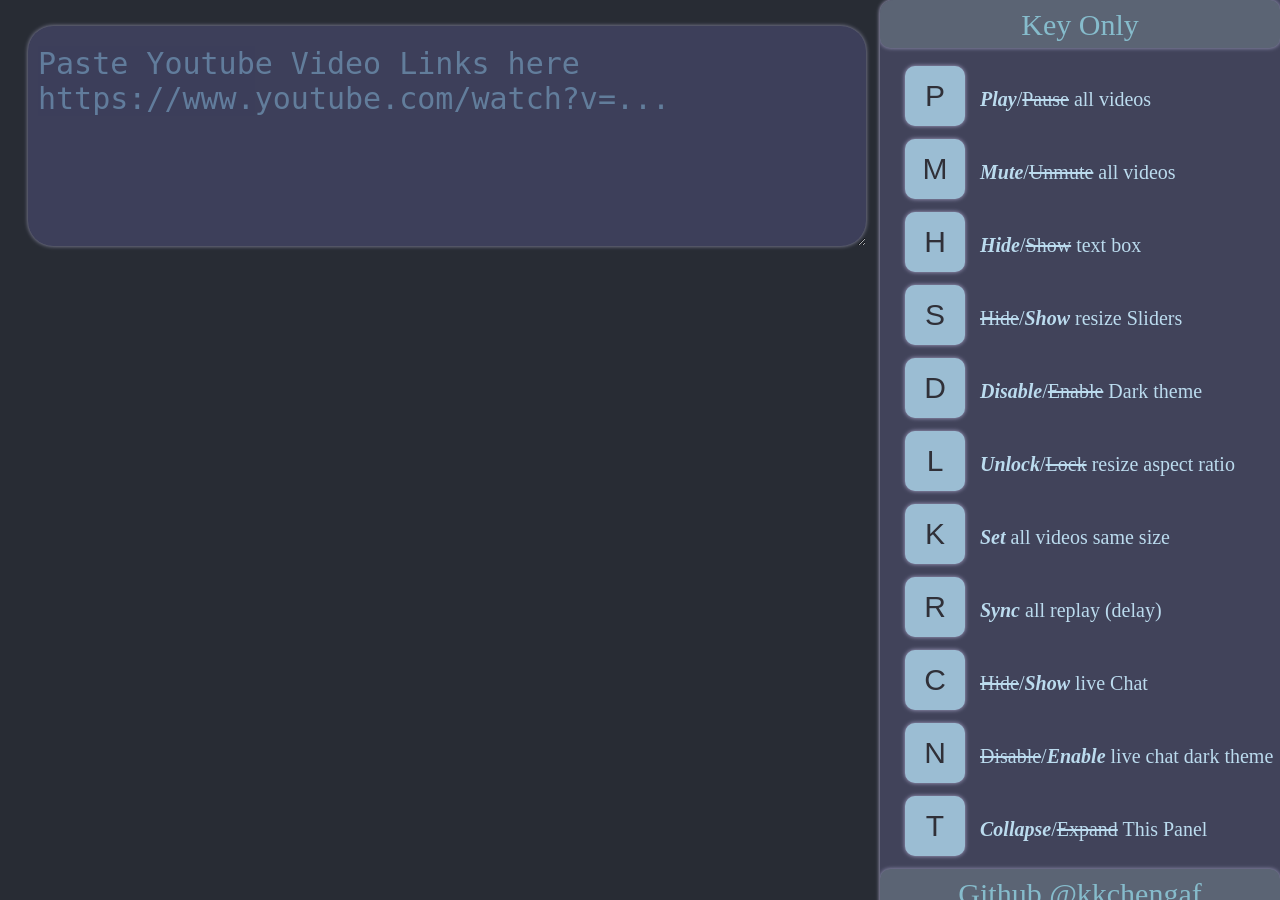
==== index.html @ 6a98a7a1 "Updated files" ====
<!DOCTYPE html>
<html lang="en">
  <head>
    <meta name="author" content="kkchengaf (John)">
    <meta name="description" content="Playing multiple YouTube videos at the same time. Watching multiple live streams with live chat support. Adjust video layouts to best fit your preference!">
    <meta name="google-site-verification" content="aGqaF2FqE0Z8Vl8z9-x4_QSSrOARrvSJsTggaoFUV_8" />

    <link rel="stylesheet" href="css/general.css">
    <link rel="stylesheet" href="css/textarea.css">
    <link rel="stylesheet" href="css/slider.css">
    <link rel="stylesheet" href="css/sidepanel.css">
    <link rel="stylesheet" href="css/button.css">
    <link rel="stylesheet" href="css/textmode.css">

    <title>Multiple Embedded Youtube Player</title>
  </head>

  <body id="body" onload="restoreState();"  class="darktheme">
    <div id="sidepan" class="sidepanel darktheme hide">
    <div id="sidepanbar" class="sidepanelbar darktheme" onclick="toggleSidePanel()"></div>
    <div class="sidepaneldiv" onclick="toggleSidePanelKeyOnly()"><span class="sidepaneldes">Key Only</span></div><br>
    <button class="keybtn" onclick="togglePlayAll()">P</button><span id="playdes" class="btndes"><span class="mode on">Play</span>/<span class="mode">Pause</span> all videos</span><br>
    <button class="keybtn" onclick="toggleMuteAll()">M</button><span id="mutedes" class="btndes"><span class="mode on">Mute</span>/<span class="mode">Unmute</span> all videos</span><br>
    <button class="keybtn" onclick="toggleUrlArea()">H</button><span id="textareades" class="btndes"><span class="mode on">Hide</span>/<span class="mode">Show</span> text box</span><br>
    <button class="keybtn" onclick="toggleSlider()">S</button><span id="sliderdes" class="btndes"><span class="mode">Hide</span>/<span class="mode on">Show</span> resize Sliders</span><br>
    <button class="keybtn" onclick="toggleDarkTheme()">D</button><span id="darkdes" class="btndes"><span class="mode on">Disable</span>/<span class="mode">Enable</span> Dark theme</span><br>
    <button class="keybtn" onclick="toggleAspectRatioLock()">L</button><span id="aspectratiodes" class="btndes"><span class="mode on">Unlock</span>/<span class="mode">Lock</span> resize aspect ratio</span><br>
    <button class="keybtn" onclick="setUniformSize()">K</button><span id="setsizedes" class="btndes"><span class="mode on">Set</span> all videos same size</span><br>
    <button class="keybtn" onclick="syncReplay()">R</button><span id="syncdes" class="btndes"><span class="mode on">Sync</span> all replay (delay)</span><br>
    <button class="keybtn" onclick="toggleLivechat()">C</button><span id="chatdes" class="btndes"><span class="mode">Hide</span>/<span class="mode on">Show</span> live Chat</span><br>
    <button class="keybtn" onclick="toggleLivechatDarkTheme()">N</button><span id="chatdarkdes" class="btndes"><span class="mode">Disable</span>/<span class="mode on">Enable</span> live chat dark theme</span><br>
    <button class="keybtn" onclick="toggleSidePanel()">T</button><span id="sidepandes" class="btndes"><span class="mode on">Collapse</span>/<span class="mode">Expand</span> This Panel</span><br>
    <div class="sidepaneldiv" onclick="window.open('https://github.com/kkchengaf/Multiple-Embedded-Youtube-Player')"><span class="sidepaneldes">Github @kkchengaf</span></div>
    </div>

    <div id="videoarea" style="flex-wrap: wrap;display:flex;">
    </div>
    <br>
    <textarea id="urls" class="darktheme" rows="5" cols="50"  style="font-size:30px" oninput="parse()"
              placeholder="Paste Youtube Video Links here&#10;https://www.youtube.com/watch?v=..."></textarea>
    <div id="sliderarea"> </div>
    <script src="https://code.jquery.com/jquery-3.5.0.js"></script>
    <script src="script/variable.js"></script>
    <script src="script/html-object.js"></script>
    <script src="script/embed-player.js"></script>
    <script src="script/event-handler.js"></script>

  </body>
</html>
---- css/general.css ----
body {
            background-color: #f8f8f8;
            transition: background-color 1s linear;
        }
        body.darktheme {
           background-color: #282c34;
        }
        br {
          user-select: none;
        }

/* Ensure that video containers have no padding or margins */
#leftMemePlayer, #rightMemePlayer {
  width: 250px;
  height: auto;
  overflow: hidden;
}
/* 
#leftMemePlayer iframe, #rightMemePlayer iframe {
  width: 100%; 
  height: 100%; 
  border: none; 
  display: block; 
} */
---- css/textarea.css ----
textarea {
            margin-left: 20px;
            padding: 20px 8px 20px 10px;
            border-radius: 25px;
            border:none;
            outline: none;
            box-shadow: 0 0 4px #9292ac;
            width: 820px;
            height: 180px;
            background-color: powderblue;
            color: #282ae5;
            visibility: visible;
            opacity: : 1;
            transition: color 1.3s, background-color 1.3s,
                        box-shadow 0.3s,
                        visibility 0.5s, opacity 0.5s 0s, height 0s 0s;
            animation:
         }
         textarea::placeholder {
           color: #282ae5;
           opacity: 0.7;
         }
         textarea.darktheme {
           background-color: #3d3f5a;
           color: #99dafe;
         }
         textarea.darktheme::placeholder {
           color: #99dafe;
           opacity: 0.4;
         }
         textarea.hide {
           pointer-events: none;
           overflow: hidden;
           height: 0;
           opacity: 0;
           transition: height 0s 0.5s, opacity 0.5s 0s;
         }

        textarea:hover {
             box-shadow: 0 0 15px #8290bb;
         }

        textarea:focus {
            box-shadow: 0 0 30px #929ee4;
        }

        textarea::selection  {
            background: #b3b6b5;
        }
---- css/slider.css ----
.slider {
            -webkit-appearance: none;
            margin-bottom: 10px;
            border-radius: 25px;
            width: 200px;
            height: 100%;
            background: #c3def8;
            outline: none;
            opacity: 0.8;
            transition: opacity 0.3s;
        }
        .slider:hover {
            opacity: 1;
        }
        .slider:active {
            opacity: 0.5;
        }
        .slider::-webkit-slider-thumb {
            -webkit-appearance: none;
            width: 25px;
            height: 25px;
            opacity: 1;
            background: #fb8c64;
            cursor: pointer;
        }
---- css/sidepanel.css ----
.sidepanel {
          height: 917px;
          width: 400px;
          position: fixed;
          border-radius: 13px 0 0 13px;
          box-shadow: 0 0 4px #8290bb;
          z-index: 1;
          top: 0;
          right: 0;
          background-color: #ebebf2;
          color: #282ae5;
          transition: background-color 1s linear, color 1s linear, width 1s, height 1s linear 1s;
          overflow-y: hidden;
          overflow-x: hidden;
          white-space: nowrap;
        }
        .sidepanel.darktheme {
          background-color: #41435a;
          box-shadow: 0 0 4px #c7c3ea;
          color: #bbdbee;
        }

        .sidepanel.keyonly {
          width: 100px;
        }
        .sidepanel.hide {
          width: 20px;
          height: 100%;
        }
        .sidepanel.hide span {
          display: none;
        }
        .sidepanel.hide .sidepaneldiv{
          margin-left: 25px;
        }

        .sidepanel.keyonly span {
          display: none;
        }
        .sidepanelbar {
          position: fixed;
          border-radius: 13px 0 0 13px;
          float:left;
          width: 0px;
          height: 844px;
          transition: width 1s, height 1s linear 1s;
        }

        .sidepanel.hide .sidepanelbar {
          background-color: #b7dfe3;
          height: 100%;
          width: 25px;
          transition: all 0.3s, background-color 1s linear 1s, height 1s linear 1s;
        }
        .sidepanel.hide .sidepanelbar.darktheme {
          background-color: #41435a;
          height: 100%;
          width: 25px;
          transition: all 0.3s, background-color 1s linear 1s, height 1s linear 1s;
        }

        .sidepanel.hide .sidepanelbar:hover{
          background-color: #16d6e3;
          transition: background-color 0.3s, height 1s linear 1s;
        }
        .sidepanel.hide .sidepanelbar:active{
          background-color: #166d9a;
          transition: background-color 0.3s, height 1s linear 1s;
        }

        .sidepanel.hide .sidepanelbar.darktheme:hover{
          background-color: #606c7f;
          transition: background-color 0.3s, height 1s linear 1s;
        }
        .sidepanel.hide .sidepanelbar.darktheme:active{
          background-color: #333141;
          transition: background-color 0.3s, height 1s linear 1s;
        }

        .btndes {
            margin-left: 15px;
            font-size: 20px;
            user-select: none;
        }
        .sidepaneldiv {
            height: 40px;
            border-radius: 10px;
            width: auto;
            background-color: #67727f;
            opacity: 0.7;
            text-align: center;
            padding-top: 8px;
            transition: 0.3s;
            box-shadow: 0 0 4px #c7c3ea;
        }
        .sidepaneldiv:hover {
            opacity: 1;
            box-shadow: 0 0 12px #c7c3ea;
        }
        .sidepaneldiv:active {
            opacity: 0.5;
            box-shadow: 0 0 8px #c7c3ea;
        }
        .sidepaneldes {
            font-size: 30px;
            color: #a4effc;
            opacity: 1;
            user-select: none;
        }
---- css/button.css ----
.keybtn {
          margin: 0 0 13px 25px;
          border-radius: 10px;
          border:none;
          outline: none;
          height: 60px;
          width: 60px;
          background-color: #b2dcf2;
          color: #2c2c30;
          opacity: 0.8;
          font-size: 30px;
          box-shadow: 0 0 4px #c7c3ea;
          transition: all 0.3s;
          user-select: none;
        }

        .keybtn:hover {
            opacity: 1;
            box-shadow: 0 0 12px #c7c3ea;
        }
        .keybtn:active {
            opacity: 0.5;
            box-shadow: 0 0 8px #c7c3ea;
        }
---- css/textmode.css ----
.mode {
            text-decoration: line-through;
        }
        .mode.on {
            text-decoration: none;
            font-style: italic;
            font-weight: bolder;
        }
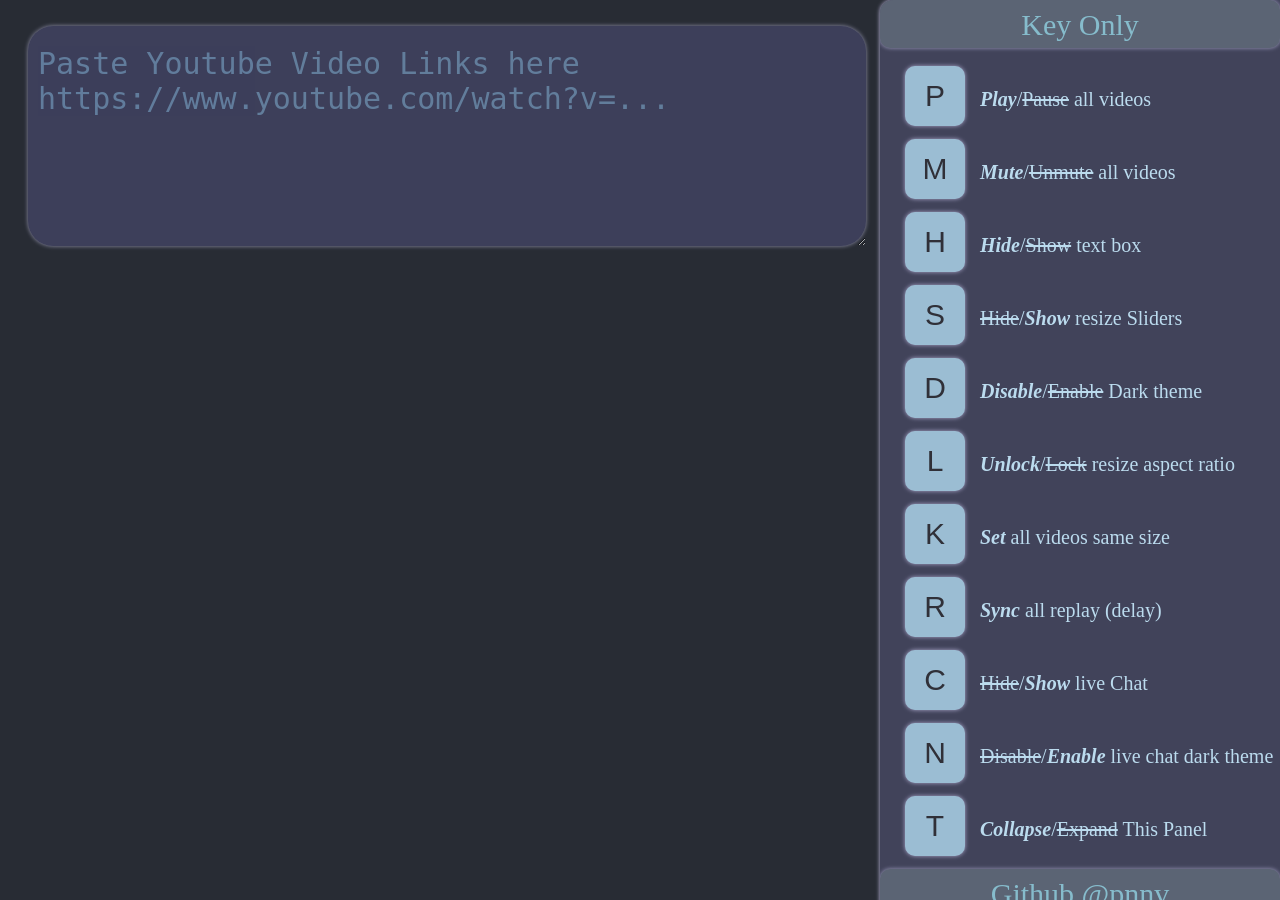
==== commit 057a908e: "Some Updates" ====
--- a/index.html
+++ b/index.html
@@ -30,7 +30,7 @@
     <button class="keybtn" onclick="toggleLivechat()">C</button><span id="chatdes" class="btndes"><span class="mode">Hide</span>/<span class="mode on">Show</span> live Chat</span><br>
     <button class="keybtn" onclick="toggleLivechatDarkTheme()">N</button><span id="chatdarkdes" class="btndes"><span class="mode">Disable</span>/<span class="mode on">Enable</span> live chat dark theme</span><br>
     <button class="keybtn" onclick="toggleSidePanel()">T</button><span id="sidepandes" class="btndes"><span class="mode on">Collapse</span>/<span class="mode">Expand</span> This Panel</span><br>
-    <div class="sidepaneldiv" onclick="window.open('https://github.com/kkchengaf/Multiple-Embedded-Youtube-Player')"><span class="sidepaneldes">Github @kkchengaf</span></div>
+    <div class="sidepaneldiv" onclick="window.open('https://github.com/pnnv')"><span class="sidepaneldes">Github @pnnv</span></div>
     </div>
 
     <div id="videoarea" style="flex-wrap: wrap;display:flex;">
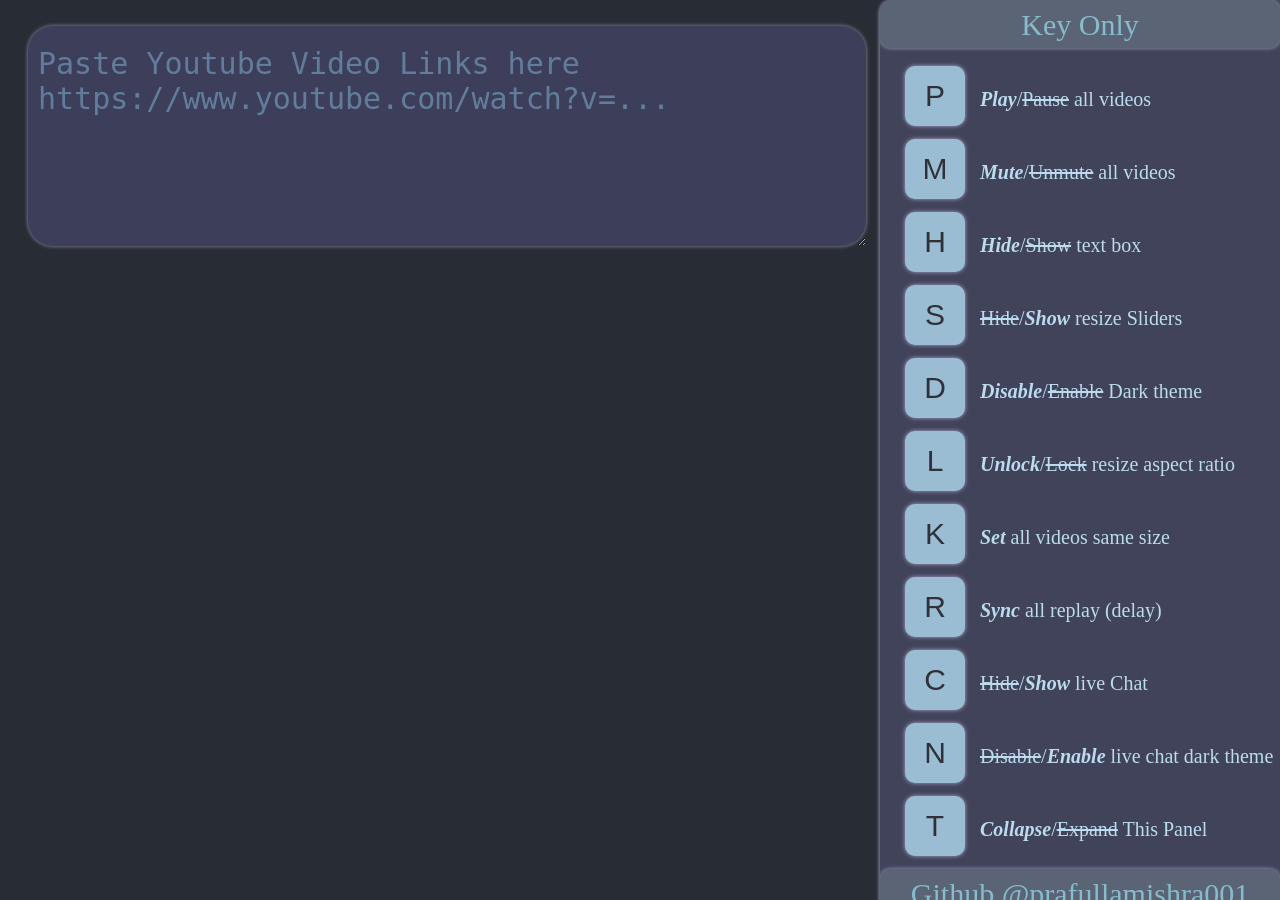
==== commit ce07f4f4: "Update index.html - GitHub Username changed" ====
--- a/index.html
+++ b/index.html
@@ -30,7 +30,7 @@
     <button class="keybtn" onclick="toggleLivechat()">C</button><span id="chatdes" class="btndes"><span class="mode">Hide</span>/<span class="mode on">Show</span> live Chat</span><br>
     <button class="keybtn" onclick="toggleLivechatDarkTheme()">N</button><span id="chatdarkdes" class="btndes"><span class="mode">Disable</span>/<span class="mode on">Enable</span> live chat dark theme</span><br>
     <button class="keybtn" onclick="toggleSidePanel()">T</button><span id="sidepandes" class="btndes"><span class="mode on">Collapse</span>/<span class="mode">Expand</span> This Panel</span><br>
-    <div class="sidepaneldiv" onclick="window.open('https://github.com/pnnv')"><span class="sidepaneldes">Github @pnnv</span></div>
+    <div class="sidepaneldiv" onclick="window.open('https://github.com/prafullamishra001')"><span class="sidepaneldes">Github @prafullamishra001</span></div>
     </div>
 
     <div id="videoarea" style="flex-wrap: wrap;display:flex;">
